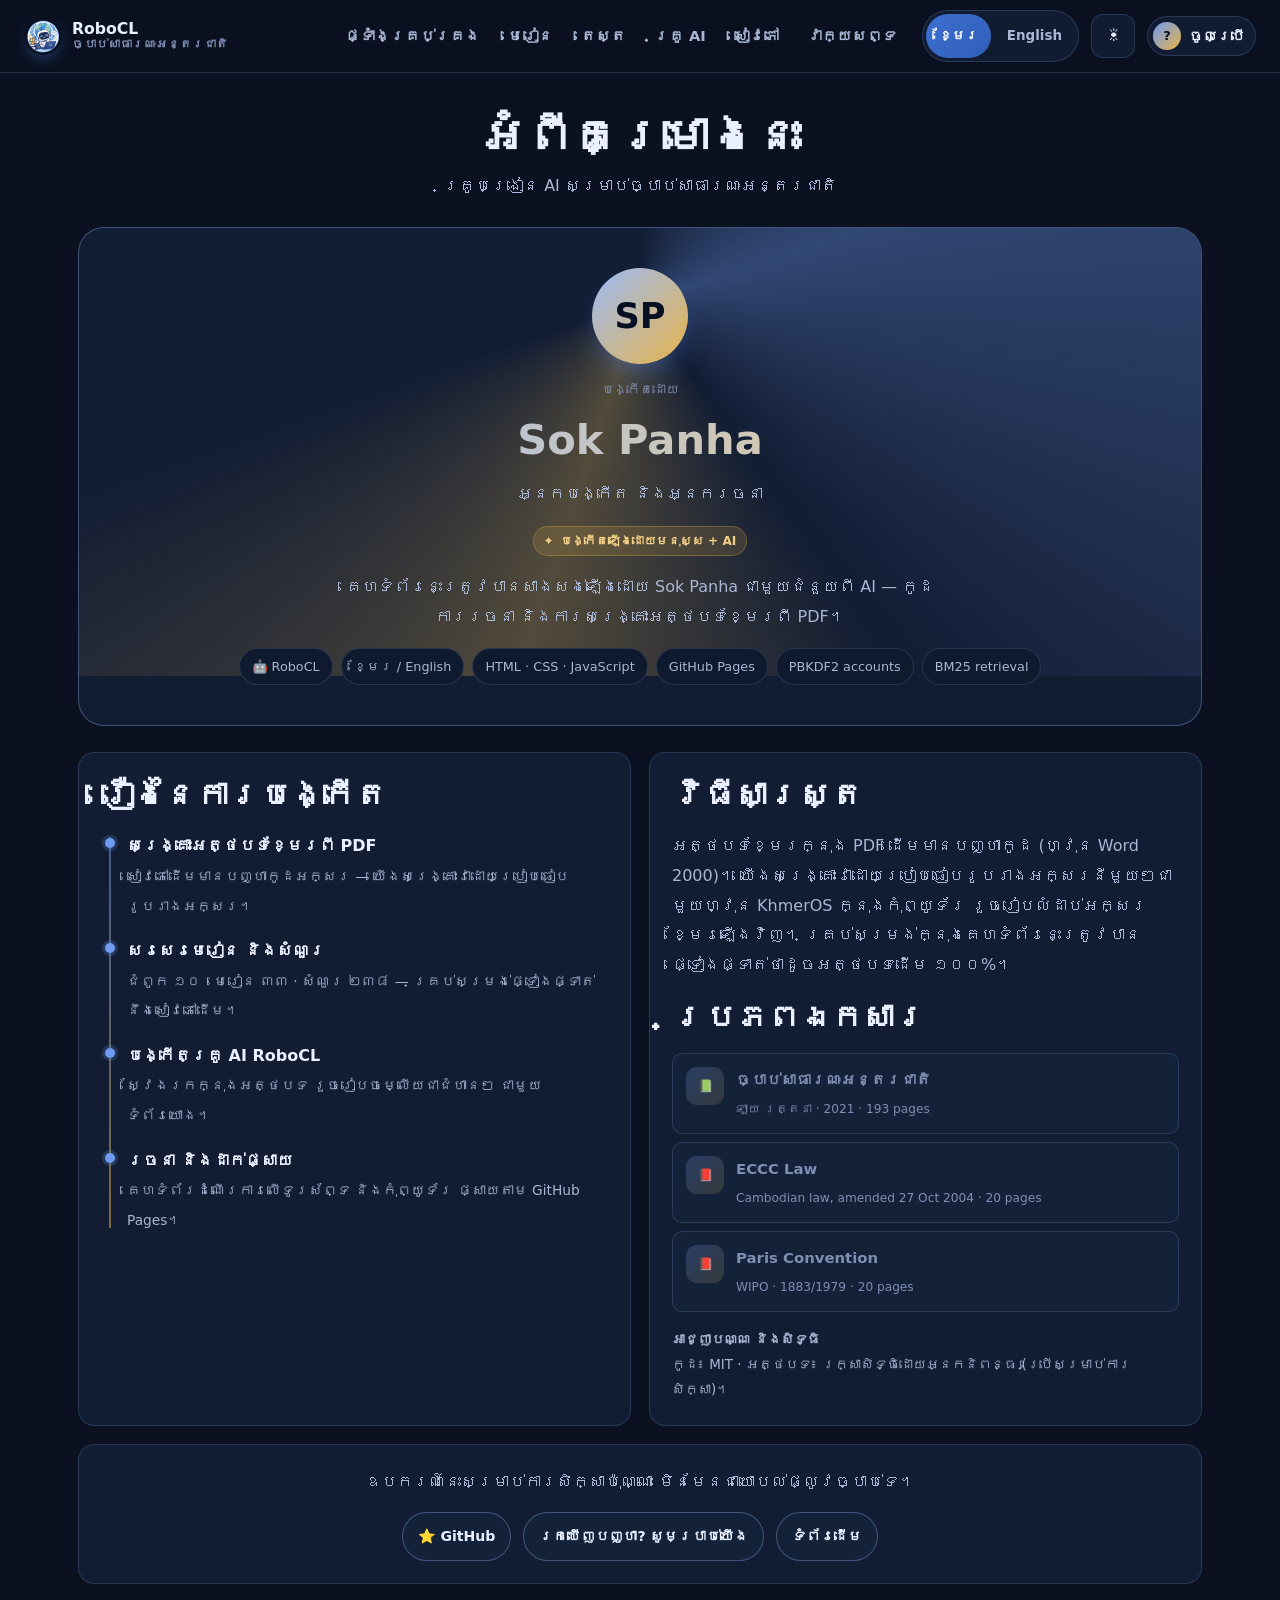
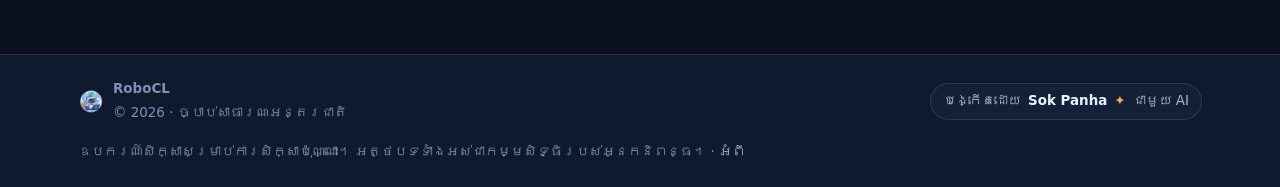
==== docs/about.html @ a96f1c98 "Dashboard: make the empty quiz-average stat look deliberate With no quizzes taken the key stat rende" ====
<!DOCTYPE html>
<html lang="km" data-theme="dark">
<head>
<meta charset="utf-8">
<meta name="viewport" content="width=device-width, initial-scale=1, viewport-fit=cover">
<meta http-equiv="Content-Security-Policy" content="default-src 'self'; script-src 'self'; style-src 'self' 'unsafe-inline' https://fonts.googleapis.com; font-src 'self' https://fonts.gstatic.com data:; img-src 'self' data:; connect-src 'self' https://script.google.com https://script.googleusercontent.com https://*.supabase.co; frame-src 'self'; object-src 'none'; base-uri 'none'; form-action 'self'">
<meta name="referrer" content="strict-origin-when-cross-origin">
<title>About · RoboCL</title>
<link rel="icon" href="assets/img/favicon.png?v=20260912b">
<link rel="apple-touch-icon" href="assets/img/apple-touch-icon.png?v=20260912b">
<link rel="preconnect" href="https://fonts.googleapis.com">
<link rel="preconnect" href="https://fonts.gstatic.com" crossorigin>
<link href="https://fonts.googleapis.com/css2?family=Inter:wght@400;600;700;800&family=Noto+Sans+Khmer:wght@400;600;700&display=swap" rel="stylesheet">
<link rel="stylesheet" href="assets/css/style.css?v=20260912g">
<script src="assets/js/boot.js?v=20260912g"></script>
</head>
<body data-lang="km">
<div id="splash"><div class="slogo"><img src="assets/img/logo.png?v=20260912b" alt="RoboCL"><span class="ring"></span></div><div class="lbl">RoboCL</div></div>
<header class="topbar" id="topbar"></header>

<main>
  <div class="wrap">
    <div class="page-head center">
      <h1 data-t="about.title"></h1>
      <p class="sub" style="margin:0 auto" data-t="app.tag"></p>
    </div>

    <!-- the credit -->
    <div class="credit-card" style="margin-bottom:26px">
      <div class="credit-avatar">SP</div>
      <div class="small faint" data-t="about.made.by"></div>
      <div class="credit-name">Sok Panha</div>
      <div class="credit-role" data-t="about.role"></div>
      <span class="pill gold">✦ <span data-t="about.withai"></span></span>
      <p class="muted" style="max-width:60ch;margin:16px auto 0" data-t="about.ai.text"></p>
      <div class="tech-badges">
        <span class="tech-badge">🤖 RoboCL</span>
        <span class="tech-badge">ខ្មែរ / English</span>
        <span class="tech-badge">HTML · CSS · JavaScript</span>
        <span class="tech-badge">GitHub Pages</span>
        <span class="tech-badge">PBKDF2 accounts</span>
        <span class="tech-badge">BM25 retrieval</span>
      </div>
    </div>

    <div class="grid g2">
      <div class="card reveal">
        <h2 data-t="about.story.title"></h2>
        <div class="timeline">
          <div class="item"><b class="km-only">សង្គ្រោះអត្ថបទខ្មែរពី PDF</b><b class="en-only">Recovering the Khmer text</b>
            <span class="km-only">សៀវភៅដើមមានបញ្ហាកូដអក្សរ — យើងសង្គ្រោះវាដោយប្រៀបធៀបរូបរាងអក្សរ។</span>
            <span class="en-only">The source PDF had a broken font encoding — recovered by matching glyph outlines.</span></div>
          <div class="item"><b class="km-only">សរសេរមេរៀន និងសំណួរ</b><b class="en-only">Authoring lessons &amp; quizzes</b>
            <span class="km-only">ជំពូក ១០ · មេរៀន ៣៣ · សំណួរ ២៣៨ — គ្រប់សម្រង់ផ្ទៀងផ្ទាត់នឹងសៀវភៅដើម។</span>
            <span class="en-only">10 chapters · 33 lessons · 238 questions, every quote checked against the book.</span></div>
          <div class="item"><b class="km-only">បង្កើតគ្រូ AI RoboCL</b><b class="en-only">Building RoboCL, the AI teacher</b>
            <span class="km-only">ស្វែងរកក្នុងអត្ថបទ រួចរៀបចម្លើយជាជំហានៗ ជាមួយទំព័រយោង។</span>
            <span class="en-only">Retrieval over the sources, answers composed step by step with page citations.</span></div>
          <div class="item"><b class="km-only">រចនា និងដាក់ផ្សាយ</b><b class="en-only">Design &amp; publish</b>
            <span class="km-only">គេហទំព័រដំណើរការលើទូរស័ព្ទ និងកុំព្យូទ័រ ផ្សាយតាម GitHub Pages។</span>
            <span class="en-only">Mobile-first interface, published on GitHub Pages.</span></div>
        </div>
      </div>

      <div class="card reveal">
        <h2 data-t="about.method.title"></h2>
        <p class="muted" data-t="about.method.text"></p>
        <h2 style="margin-top:18px" data-t="about.sources.title"></h2>
        <div class="lib-src" style="cursor:default"><span class="ico">📗</span><span><b>ច្បាប់សាធារណៈអន្តរជាតិ</b><span>ឡាយ រត្តនា · 2021 · 193 pages</span></span></div>
        <div class="lib-src" style="cursor:default;margin-top:8px"><span class="ico">📕</span><span><b>ECCC Law</b><span>Cambodian law, amended 27 Oct 2004 · 20 pages</span></span></div>
        <div class="lib-src" style="cursor:default;margin-top:8px"><span class="ico">📕</span><span><b>Paris Convention</b><span>WIPO · 1883/1979 · 20 pages</span></span></div>
        <div class="citation small muted" style="margin-top:16px">
          <b data-t="about.license"></b><br>
          <span class="km-only">កូដ៖ MIT · អត្ថបទ៖ រក្សាសិទ្ធិដោយអ្នកនិពន្ធ (ប្រើសម្រាប់ការសិក្សា)។</span>
          <span class="en-only">Code: MIT · Texts: © their authors, used for study.</span>
        </div>
      </div>
    </div>

    <div class="card reveal" style="margin-top:18px;text-align:center">
      <p class="muted" data-t="about.disclaimer"></p>
      <div class="row" style="justify-content:center">
        <a class="btn sm" href="https://github.com/Wenxin677/international-public-law-study-hub" target="_blank" rel="noopener noreferrer">⭐ GitHub</a>
        <a class="btn sm" href="https://github.com/Wenxin677/international-public-law-study-hub/issues" target="_blank" rel="noopener noreferrer" data-t="about.report"></a>
        <a class="btn sm" href="index.html" data-t="nav.home"></a>
      </div>
    </div>
  </div>
</main>

<footer class="site" id="footer"></footer>

<script src="data/config.js?v=20260912g" defer></script>
<script src="assets/js/core.js?v=20260912g" defer></script>
<script src="assets/js/progress.js?v=20260912g" defer></script>
<script src="assets/js/auth.js?v=20260912g" defer></script>
<script src="assets/js/about.js?v=20260912g" defer></script>
</body>
</html>
---- docs/assets/css/style.css ----
/* ==========================================================================
   RoboCL — Public International Law Study Hub
   Design system + components.  Dark first, light supported, mobile first.
   Palette follows the logo: deep navy, sky blue, gold.
   ========================================================================== */

/* ---------------------------------------------------------------- tokens */
:root {
  --navy-900: #0b1120;
  --navy-800: #101a2e;
  --navy-700: #16233c;
  --navy-600: #1d2d4b;
  --navy-500: #27395c;
  --sky-400: #6f9bf0;
  --sky-500: #4a7ddb;
  --sky-300: #9dbbf7;
  --gold: #e8b44a;
  --gold-soft: #f2d089;
  --ink: #eaf0ff;
  --ink-dim: #a9b7d4;
  --ink-faint: #7f8fb3;

  --bg: var(--navy-900);
  --bg-soft: var(--navy-800);
  --panel: rgba(22, 35, 60, .72);
  --panel-solid: var(--navy-700);
  --border: rgba(122, 152, 210, .22);
  --border-strong: rgba(140, 170, 225, .38);
  --fg: var(--ink);
  --muted: var(--ink-dim);
  --faint: var(--ink-faint);
  --accent: var(--sky-400);
  --accent-ink: #071022;
  /* CTA fill — both ends keep white label text at >= 4.5:1 */
  --grad: linear-gradient(135deg, #3d6fd1, #2f5fb8);
  --ok: #4ec9a0;
  --bad: #ef6a7b;
  --warn: var(--gold);
  --radius: 16px;
  --radius-sm: 10px;
  --radius-lg: 26px;
  --shadow: 0 18px 50px -22px rgba(4, 10, 24, .85);
  --shadow-sm: 0 8px 22px -14px rgba(4, 10, 24, .8);
  --font: "Inter", -apple-system, BlinkMacSystemFont, "Segoe UI", system-ui, sans-serif;
  --font-km: "Noto Sans Khmer", "Khmer OS Siemreap", "Khmer OS", "Leelawadee UI", "Nirmala UI", var(--font);
  --font-mono: ui-monospace, "SF Mono", "Cascadia Mono", Menlo, monospace;
  --speed: .22s;
  --ease: cubic-bezier(.22, .68, .28, 1);
  --maxw: 1180px;
}

[data-theme="light"] {
  --bg: #f6f8fd;
  --bg-soft: #eef3fc;
  --panel: rgba(255, 255, 255, .86);
  --panel-solid: #ffffff;
  --border: rgba(28, 54, 104, .14);
  --border-strong: rgba(28, 54, 104, .26);
  --fg: #0e1729;
  --muted: #4a5a79;
  /* AA-checked against --bg #f6f8fd: faint 5.33, link 5.73, ok 5.00, bad 5.50 */
  --faint: #5a6784;
  --accent: #2f5fb8;
  --accent-ink: #ffffff;
  --ok: #137a59;
  --bad: #b8324a;
  --grad: linear-gradient(135deg, #3d6fd1, #2f5fb8);
  --shadow: 0 18px 44px -24px rgba(20, 40, 90, .38);
  --shadow-sm: 0 8px 20px -14px rgba(20, 40, 90, .32);
}

* { box-sizing: border-box; }
html { -webkit-text-size-adjust: 100%; }
body {
  margin: 0; background: var(--bg); color: var(--fg);
  font: 16px/1.62 var(--font);
  min-height: 100vh; min-height: 100dvh;
  overflow-x: hidden;
  -webkit-font-smoothing: antialiased;
}
body[data-lang="km"] { font-family: var(--font-km); line-height: 1.85; }
/* language visibility — works before core.js runs (html[data-bootlang]) and after (body[data-lang]) */
html[data-bootlang="km"] .en-only, body[data-lang="km"] .en-only { display: none !important; }
html[data-bootlang="en"] .km-only, body[data-lang="en"] .km-only { display: none !important; }
img { max-width: 100%; height: auto; display: block; }
a { color: var(--accent); text-decoration: none; }
a:hover { text-decoration: underline; }
/* one obvious focus ring for every interactive control — keyboard users must
   always be able to see where they are */
:focus-visible { outline: 2px solid var(--accent); outline-offset: 2px; }
.flip:focus-visible, .gloss-row:focus-visible { outline: 2px solid var(--accent); outline-offset: -2px; }
h1, h2, h3, h4 { line-height: 1.25; margin: 0 0 .5em; font-weight: 700; letter-spacing: -.01em; }
h1 { font-size: clamp(1.7rem, 4.2vw, 2.9rem); }
h2 { font-size: clamp(1.35rem, 3vw, 2rem); }
h3 { font-size: clamp(1.1rem, 2.2vw, 1.35rem); }
p { margin: 0 0 1em; }
small, .small { font-size: .84rem; }
.muted { color: var(--muted); }
.faint { color: var(--faint); }
.center { text-align: center; }
.nowrap { white-space: nowrap; }
.wrap { width: 100%; max-width: var(--maxw); margin: 0 auto; padding: 0 clamp(14px, 3vw, 28px); }
.row { display: flex; gap: 12px; align-items: center; flex-wrap: wrap; }
.spacer { flex: 1; }
hr { border: 0; border-top: 1px solid var(--border); margin: 22px 0; }

/* ---------------------------------------------------------------- motion */
@keyframes fadeUp { from { opacity: 0; transform: translateY(14px); } to { opacity: 1; transform: none; } }
@keyframes fadeIn { from { opacity: 0; } to { opacity: 1; } }
@keyframes popIn { 0% { opacity: 0; transform: scale(.94); } 100% { opacity: 1; transform: scale(1); } }
@keyframes float { 0%, 100% { transform: translateY(0); } 50% { transform: translateY(-9px); } }
@keyframes pulse { 0%, 100% { opacity: 1; transform: scale(1); } 50% { opacity: .55; transform: scale(1.06); } }
@keyframes shimmer { 0% { background-position: -220% 0; } 100% { background-position: 220% 0; } }
@keyframes aurora { 0%, 100% { transform: translate3d(-4%, -2%, 0) scale(1.05); } 50% { transform: translate3d(4%, 3%, 0) scale(1.14); } }
@keyframes spin { to { transform: rotate(360deg); } }
@keyframes blink { 0%, 100% { opacity: 1; } 50% { opacity: .15; } }
@keyframes barGrow { from { transform: scaleX(0); } to { transform: scaleX(1); } }
@keyframes dotWave { 0%, 60%, 100% { transform: translateY(0); opacity: .45; } 30% { transform: translateY(-4px); opacity: 1; } }
@keyframes ringPulse { 0% { box-shadow: 0 0 0 0 rgba(111, 155, 240, .45); } 100% { box-shadow: 0 0 0 16px rgba(111, 155, 240, 0); } }

.anim-in { animation: fadeUp .46s var(--ease) both; }
.anim-pop { animation: popIn .3s var(--ease) both; }
.reveal { opacity: 0; transform: translateY(18px); transition: opacity .5s var(--ease), transform .5s var(--ease); }
.reveal.shown { opacity: 1; transform: none; }
.stagger > * { animation: fadeUp .5s var(--ease) both; animation-delay: calc(var(--i, 0) * 55ms); }

@media (prefers-reduced-motion: reduce) {
  *, *::before, *::after { animation-duration: .001ms !important; animation-iteration-count: 1 !important; transition-duration: .001ms !important; }
  .reveal { opacity: 1; transform: none; }
}
/* no JavaScript: never leave the visitor staring at a spinner over empty space */
html:not([data-js]) #splash { display: none; }
html:not([data-js]) .reveal { opacity: 1; transform: none; }

/* ---------------------------------------------------------------- splash */
#splash {
  position: fixed; inset: 0; z-index: 400; display: grid; place-items: center;
  background: radial-gradient(120% 120% at 50% 0%, var(--navy-700), var(--navy-900) 70%);
  transition: opacity .28s ease, visibility .28s;
}
#splash.hide { opacity: 0; visibility: hidden; }
#splash .slogo { position: relative; display: grid; place-items: center; }
#splash img { width: 84px; height: 84px; animation: float 2.1s ease-in-out infinite; position: relative; z-index: 1; }
#splash .ring { position: absolute; width: 140px; height: 140px; border-radius: 50%; border: 2px solid rgba(111,155,240,.26); border-top-color: var(--accent); animation: spin .75s linear infinite; }
#splash .lbl { margin-top: 16px; color: var(--ink-dim); font-size: .9rem; letter-spacing: .04em; }

/* ---------------------------------------------------------------- buttons */
.btn, button.btn {
  display: inline-flex; align-items: center; justify-content: center; gap: 8px;
  padding: 11px 18px; min-height: 44px;
  border-radius: 999px; border: 1px solid var(--border-strong);
  background: var(--panel); color: var(--fg);
  font: inherit; font-weight: 600; cursor: pointer; text-decoration: none;
  transition: transform var(--speed) var(--ease), box-shadow var(--speed) var(--ease), background var(--speed), border-color var(--speed);
}
.btn:hover { transform: translateY(-2px); box-shadow: var(--shadow-sm); text-decoration: none; }
.btn:active { transform: translateY(0) scale(.985); }
.btn.primary {
  background: var(--grad);
  color: #fff; border-color: transparent; box-shadow: 0 12px 30px -14px rgba(74, 125, 219, .9);
}
.btn.gold { background: linear-gradient(135deg, var(--gold-soft), var(--gold)); color: #241a04; border-color: transparent; }
.btn.ghost { background: transparent; }
.btn.sm { padding: 10px 15px; min-height: 44px; font-size: .88rem; }
.btn.block { width: 100%; }
.btn[disabled] { opacity: .5; pointer-events: none; }
.icon-btn {
  display: inline-grid; place-items: center; width: 44px; height: 44px; padding: 0;
  border-radius: 12px; border: 1px solid var(--border); background: var(--panel); color: var(--fg);
  cursor: pointer; font-size: 1.05rem; transition: background var(--speed), transform var(--speed) var(--ease);
}
.icon-btn:hover { background: var(--panel-solid); transform: translateY(-1px); }

/* ---------------------------------------------------------------- forms */
input, textarea, select, .input {
  width: 100%; padding: 12px 14px; color: var(--fg);
  background: var(--panel-solid); border: 1px solid var(--border); border-radius: var(--radius-sm);
  font: inherit; transition: border-color var(--speed), box-shadow var(--speed);
}
input:focus, textarea:focus, select:focus { outline: 0; border-color: var(--accent); box-shadow: 0 0 0 3px rgba(111,155,240,.18); }
label { display: block; font-size: .86rem; color: var(--muted); margin: 0 0 6px; font-weight: 600; }
.field { margin-bottom: 14px; }
.field .hint { font-size: .78rem; color: var(--faint); margin-top: 5px; }
.field .err { font-size: .8rem; color: var(--bad); margin-top: 5px; min-height: 0; }
.check { display: flex; gap: 9px; align-items: center; font-size: .88rem; color: var(--muted); }
.check input { width: 18px; height: 18px; }

/* ---------------------------------------------------------------- surfaces */
.card {
  background: var(--panel); border: 1px solid var(--border); border-radius: var(--radius);
  padding: clamp(15px, 2.4vw, 22px); backdrop-filter: blur(9px);
  transition: transform var(--speed) var(--ease), border-color var(--speed), box-shadow var(--speed);
}
.card.hoverable:hover { transform: translateY(-3px); border-color: var(--border-strong); box-shadow: var(--shadow); }
.grid { display: grid; gap: clamp(12px, 2vw, 18px); }
.g2 { grid-template-columns: repeat(auto-fit, minmax(260px, 1fr)); }
.g3 { grid-template-columns: repeat(auto-fit, minmax(224px, 1fr)); }
.g4 { grid-template-columns: repeat(auto-fit, minmax(168px, 1fr)); }
.pill {
  display: inline-flex; align-items: center; gap: 6px; padding: 3px 10px; border-radius: 999px;
  background: rgba(111,155,240,.14); color: var(--sky-300); border: 1px solid rgba(111,155,240,.24);
  font-size: .76rem; font-weight: 600; white-space: nowrap;
}
[data-theme="light"] .pill { color: var(--sky-500); }
.pill.gold { background: rgba(232,180,74,.15); color: var(--gold-soft); border-color: rgba(232,180,74,.3); }
[data-theme="light"] .pill.gold { color: #8a6410; }
.pill.ok { background: rgba(78,201,160,.15); color: var(--ok); border-color: rgba(78,201,160,.3); }
.badge-num {
  display: inline-grid; place-items: center; min-width: 26px; height: 26px; padding: 0 7px;
  border-radius: 8px; background: rgba(111,155,240,.16); color: var(--sky-300); font-size: .78rem; font-weight: 700;
}
[data-theme="light"] .badge-num { color: var(--sky-500); }
.quote {
  border-left: 3px solid var(--accent); background: rgba(111,155,240,.07);
  padding: 12px 15px; border-radius: 0 var(--radius-sm) var(--radius-sm) 0; margin: 0 0 10px;
  font-size: .95rem;
}
.quote .src { display: block; margin-top: 8px; font-size: .78rem; color: var(--faint); }
.cite {
  display: inline-flex; align-items: center; gap: 6px; padding: 8px 12px; margin: 3px 5px 3px 0; min-height: 36px;
  border-radius: 999px; border: 1px solid var(--border-strong); background: var(--panel-solid);
  color: var(--fg); font-size: .78rem; font-weight: 600; cursor: pointer;
  transition: transform var(--speed) var(--ease), background var(--speed);
}
.cite:hover { transform: translateY(-1px); background: rgba(111,155,240,.14); text-decoration: none; }
.cite-list { display: flex; flex-wrap: wrap; margin: 8px 0 4px; }
table.tbl { width: 100%; border-collapse: collapse; font-size: .92rem; }
table.tbl th, table.tbl td { text-align: left; padding: 10px 12px; border-bottom: 1px solid var(--border); vertical-align: top; }
table.tbl th { color: var(--muted); font-size: .8rem; text-transform: uppercase; letter-spacing: .05em; }
table.tbl tr:hover td { background: rgba(111,155,240,.06); }
.scroll-x { overflow-x: auto; -webkit-overflow-scrolling: touch; }
.skel { background: linear-gradient(90deg, rgba(140,170,225,.08) 25%, rgba(140,170,225,.2) 37%, rgba(140,170,225,.08) 63%); background-size: 220% 100%; animation: shimmer 1.1s linear infinite; border-radius: 8px; color: transparent; }

/* ---------------------------------------------------------------- shell */
#splash + .shell, .shell { display: flex; flex-direction: column; min-height: 100dvh; }
.topbar {
  position: sticky; top: 0; z-index: 60;
  display: flex; align-items: center; gap: 12px;
  padding: 10px clamp(12px, 2.5vw, 24px);
  background: color-mix(in srgb, var(--bg) 84%, transparent);
  backdrop-filter: blur(14px) saturate(140%);
  border-bottom: 1px solid var(--border);
}
.brand { display: flex; align-items: center; gap: 10px; color: var(--fg); font-weight: 700; text-decoration: none; min-width: 0; }
.brand:hover { text-decoration: none; }
.brand img { width: 38px; height: 38px; border-radius: 50%; box-shadow: 0 6px 18px -8px rgba(74,125,219,.9); flex: none; }
.brand .txt { display: flex; flex-direction: column; line-height: 1.15; min-width: 0; }
.brand .txt b { font-size: .98rem; white-space: nowrap; overflow: hidden; text-overflow: ellipsis; }
.brand .txt small { color: var(--faint); font-size: .72rem; }
.topnav { display: flex; gap: 2px; align-items: center; }
.topnav a {
  padding: 9px 13px; border-radius: 10px; color: var(--muted); font-size: .92rem; font-weight: 600;
  text-decoration: none; transition: color var(--speed), background var(--speed);
}
.topnav a:hover { color: var(--fg); background: rgba(111,155,240,.1); text-decoration: none; }
.topnav a.active { color: var(--fg); background: rgba(111,155,240,.16); box-shadow: inset 0 -2px 0 var(--accent); }
.lang-toggle { display: flex; padding: 3px; gap: 3px; border-radius: 999px; background: var(--panel); border: 1px solid var(--border); }
.lang-toggle button {
  border: 0; background: transparent; color: var(--muted); font: inherit; font-weight: 700; font-size: .84rem;
  padding: 7px 13px; min-height: 44px; border-radius: 999px; cursor: pointer; transition: background var(--speed), color var(--speed);
}
.lang-toggle button[aria-pressed="true"] { background: var(--grad); color: #fff; }
.acct { position: relative; }
.acct-btn { display: flex; align-items: center; gap: 8px; padding: 5px 10px 5px 5px; border-radius: 999px; border: 1px solid var(--border); background: var(--panel); cursor: pointer; color: var(--fg); font: inherit; font-weight: 600; font-size: .88rem; }
.acct-btn .av { width: 28px; height: 28px; border-radius: 50%; background: linear-gradient(135deg, var(--sky-400), var(--gold)); display: grid; place-items: center; color: #071022; font-weight: 800; font-size: .82rem; }
.menu {
  position: absolute; right: 0; top: calc(100% + 8px); min-width: 210px; z-index: 70;
  background: var(--panel-solid); border: 1px solid var(--border-strong); border-radius: 14px;
  box-shadow: var(--shadow); padding: 7px; display: none;
}
.menu.open { display: block; animation: popIn .18s var(--ease) both; }
.menu a, .menu button {
  display: flex; align-items: center; gap: 9px; width: 100%; padding: 10px 12px; border: 0; background: transparent;
  color: var(--fg); font: inherit; font-size: .9rem; text-align: left; border-radius: 9px; cursor: pointer; text-decoration: none;
}
.menu a:hover, .menu button:hover { background: rgba(111,155,240,.14); text-decoration: none; }
.menu hr { margin: 6px 4px; }
#nav-burger { display: none; }
#rail-toggle { display: none; }   /* desktop: the lesson rail is always in view */
.drawer-backdrop { position: fixed; inset: 0; background: rgba(4, 10, 24, .6); backdrop-filter: blur(3px); z-index: 90; opacity: 0; visibility: hidden; transition: opacity var(--speed), visibility var(--speed); }
.drawer-backdrop.open { opacity: 1; visibility: visible; }
.drawer {
  position: fixed; inset: 0 auto 0 0; width: min(84vw, 320px); z-index: 91; padding: 18px;
  background: var(--panel-solid); border-right: 1px solid var(--border-strong);
  transform: translateX(-102%); transition: transform .28s var(--ease), visibility .28s; overflow-y: auto;
  visibility: hidden;                     /* closed drawer must not be reachable by Tab */
}
.drawer.open { transform: none; visibility: visible; }
.drawer a { display: block; padding: 13px 14px; border-radius: 12px; color: var(--fg); font-weight: 600; text-decoration: none; }
.drawer a.active, .drawer a:hover { background: rgba(111,155,240,.14); text-decoration: none; }
main { flex: 1; padding: clamp(18px, 3vw, 34px) 0 clamp(40px, 6vw, 70px); }
footer.site {
  border-top: 1px solid var(--border); padding: 22px 0; color: var(--faint); font-size: .84rem;
  background: var(--bg-soft);
}
footer.site .wrap { display: flex; gap: 14px; flex-wrap: wrap; align-items: center; }
footer.site a { color: var(--muted); }
.footbrand { display: flex; align-items: center; gap: 9px; }
.footbrand img { width: 26px; height: 26px; border-radius: 50%; }
.made-by { display: inline-flex; align-items: center; gap: 7px; padding: 5px 12px; border-radius: 999px; border: 1px solid var(--border); background: var(--panel); color: var(--muted); }
.made-by b { color: var(--fg); }
.made-by .spark { color: var(--gold); animation: pulse 2.4s ease-in-out infinite; }

.page-head { margin-bottom: clamp(16px, 2.6vw, 26px); }
.page-head h1 { margin-bottom: 6px; }
.page-head .sub { color: var(--muted); max-width: 62ch; }
.crumb { display: flex; align-items: center; gap: 8px; color: var(--faint); font-size: .82rem; margin-bottom: 9px; }

/* ---------------------------------------------------------------- landing */
.hero { position: relative; overflow: hidden; padding: clamp(28px, 6vw, 74px) 0 clamp(24px, 5vw, 54px); }
.hero::before, .hero::after {
  content: ""; position: absolute; border-radius: 50%; filter: blur(70px); z-index: 0; pointer-events: none;
}
.hero::before { width: 48vw; height: 48vw; max-width: 620px; max-height: 620px; background: rgba(74,125,219,.34); top: -18%; left: -10%; animation: aurora 17s ease-in-out infinite; }
.hero::after { width: 42vw; height: 42vw; max-width: 560px; max-height: 560px; background: rgba(232,180,74,.2); bottom: -24%; right: -8%; animation: aurora 21s ease-in-out infinite reverse; }
.hero .wrap { position: relative; z-index: 1; }
.hero-grid { display: grid; grid-template-columns: 1.15fr .85fr; gap: clamp(18px, 4vw, 46px); align-items: center; }
.hero-logo { position: relative; display: grid; place-items: center; }
.hero-logo img { width: min(74%, 320px); animation: float 5.5s ease-in-out infinite; filter: drop-shadow(0 22px 40px rgba(8, 18, 40, .55)); }
.hero-logo::after { content: ""; position: absolute; inset: 6% 12%; border-radius: 50%; animation: ringPulse 2.6s ease-out infinite; z-index: -1; }

/* hero product preview — shows a first-time visitor what the app actually does */
.hero-demo { position: relative; display: grid; place-items: center; min-height: 300px; }
.demo-card {
  position: relative; z-index: 1; width: min(100%, 420px); padding: 16px 18px;
  border-radius: var(--radius-lg); border: 1px solid var(--border-strong);
  background: var(--panel-solid); box-shadow: var(--shadow);
}
.demo-top { display: flex; align-items: center; gap: 9px; padding-bottom: 10px; border-bottom: 1px solid var(--border); }
.demo-top img { width: 28px; height: 28px; border-radius: 50%; }
.demo-live { width: 9px; height: 9px; border-radius: 50%; background: var(--ok); animation: livePulse 2.2s ease-out infinite; }
@keyframes livePulse { 0% { box-shadow: 0 0 0 0 rgba(78, 201, 160, .55); } 100% { box-shadow: 0 0 0 12px rgba(78, 201, 160, 0); } }
.demo-q { display: flex; gap: 9px; align-items: flex-start; margin: 14px 0 10px; font-weight: 600; }
.demo-q .qmark { display: grid; place-items: center; width: 22px; height: 22px; border-radius: 50%; background: var(--grad); color: #fff; font-size: .74rem; flex: none; }
.demo-think { display: flex; align-items: center; gap: 8px; margin-bottom: 10px; }
.demo-spin { width: 12px; height: 12px; border-radius: 50%; border: 2px solid var(--border-strong); border-top-color: var(--accent); animation: spin .8s linear infinite; }
.demo-a { min-height: 66px; line-height: 1.72; font-size: .95rem; }
.demo-caret { display: inline-block; width: 2px; height: 1em; background: var(--accent); vertical-align: text-bottom; margin-left: 2px; animation: blink 1s step-end infinite; }
.demo-cite { margin-top: 10px; color: var(--muted); font-size: .84rem; opacity: 0; transform: translateY(6px); transition: opacity .35s var(--ease), transform .35s var(--ease); }
.demo-cite.show { opacity: 1; transform: none; }
.demo-logo {
  position: absolute; right: -4%; bottom: -6%; width: min(42%, 190px); z-index: 0;
  animation: float 6s ease-in-out infinite; pointer-events: none;
  filter: drop-shadow(0 18px 30px rgba(8, 18, 40, .5));
}

/* quick-start cards: the first three things a new user should try */
.quick-card { position: relative; display: block; text-decoration: none; }
.quick-card:hover { transform: translateY(-3px); text-decoration: none; }
.quick-card .qn { position: absolute; top: 10px; right: 14px; font-size: 1.6rem; font-weight: 800; color: var(--border-strong); }
.quick-card .ico { font-size: 1.55rem; margin-bottom: 6px; }
.quick-card h3 { margin: 0 0 6px; }
.quick-card p { color: var(--muted); font-size: .92rem; margin: 0 0 10px; }
.quick-card .qgo { display: inline-flex; align-items: center; gap: 6px; font-weight: 700; color: var(--accent); transition: gap var(--speed) var(--ease); }
.quick-card:hover .qgo { gap: 11px; }
.hero h1 { margin-bottom: 12px; }
.hero h1 .grad { background: linear-gradient(100deg, var(--sky-300), var(--gold-soft) 70%); -webkit-background-clip: text; background-clip: text; color: transparent; }
.hero .lede { font-size: clamp(1rem, 1.6vw, 1.14rem); color: var(--muted); max-width: 54ch; }
.hero-cta { display: flex; gap: 12px; flex-wrap: wrap; margin-top: 20px; }
.hero-note { margin-top: 13px; font-size: .84rem; color: var(--faint); }
.stat-row { display: grid; grid-template-columns: repeat(auto-fit, minmax(104px, 1fr)); gap: 12px; margin-top: clamp(22px, 4vw, 38px); }
.stat-tile { text-align: center; padding: 14px 8px; border-radius: var(--radius); border: 1px solid var(--border); background: var(--panel); }
.stat-tile b { display: block; font-size: clamp(1.4rem, 3.4vw, 2rem); color: var(--fg); font-variant-numeric: tabular-nums; }
.stat-tile span { font-size: .78rem; color: var(--faint); }
.sec { padding: clamp(26px, 5vw, 58px) 0; }
.sec-head { max-width: 64ch; margin-bottom: clamp(16px, 3vw, 28px); }
.sec-head .eyebrow { display: inline-flex; align-items: center; gap: 7px; font-size: .78rem; font-weight: 700; letter-spacing: .1em; text-transform: uppercase; color: var(--accent); margin-bottom: 9px; }
.feature { position: relative; overflow: hidden; }
.feature .ico {
  width: 46px; height: 46px; border-radius: 14px; display: grid; place-items: center; font-size: 1.3rem; margin-bottom: 12px;
  background: linear-gradient(135deg, rgba(111,155,240,.24), rgba(232,180,74,.16)); border: 1px solid var(--border);
}
.feature h3 { margin-bottom: 6px; }
.feature p { color: var(--muted); font-size: .93rem; margin: 0; }
.steps { counter-reset: step; display: grid; gap: 14px; }
.step { display: flex; gap: 14px; align-items: flex-start; }
.step .n {
  counter-increment: step; flex: none; width: 38px; height: 38px; border-radius: 50%;
  display: grid; place-items: center; font-weight: 800; color: var(--accent-ink);
  background: linear-gradient(135deg, var(--sky-300), var(--sky-500)); font-size: .95rem;
}
.step .n::before { content: counter(step); }
.step h4 { margin: 6px 0 3px; }
.step p { margin: 0; color: var(--muted); font-size: .93rem; }
.marquee { overflow: hidden; mask-image: linear-gradient(90deg, transparent, #000 7%, #000 93%, transparent); padding: 14px 0; border-top: 1px solid var(--border); border-bottom: 1px solid var(--border); }
.marquee-track { display: flex; gap: 26px; width: max-content; animation: slide 34s linear infinite; }
.marquee .chip { white-space: nowrap; color: var(--muted); font-size: .88rem; display: flex; gap: 8px; align-items: center; }
@keyframes slide { to { transform: translateX(-50%); } }
.cta-band {
  border-radius: var(--radius-lg); padding: clamp(24px, 4vw, 46px); text-align: center;
  background: linear-gradient(135deg, rgba(74,125,219,.24), rgba(232,180,74,.16));
  border: 1px solid var(--border-strong); position: relative; overflow: hidden;
}
.cta-band h2 { margin-bottom: 8px; }
.cta-band .row { justify-content: center; margin-top: 18px; }
.faq details { border: 1px solid var(--border); border-radius: var(--radius-sm); padding: 12px 15px; margin-bottom: 10px; background: var(--panel); }
.faq summary { cursor: pointer; font-weight: 600; }
.faq details[open] summary { color: var(--accent); }
.faq p { margin: 9px 0 0; color: var(--muted); font-size: .93rem; }

/* ---------------------------------------------------------------- auth */
.auth-wrap { display: grid; grid-template-columns: 1.05fr .95fr; gap: clamp(20px, 4vw, 54px); align-items: center; min-height: calc(100dvh - 220px); }
.auth-side { text-align: center; }
.auth-side img { width: min(58%, 250px); margin: 0 auto 18px; animation: float 6s ease-in-out infinite; }
.auth-side ul { list-style: none; padding: 0; margin: 18px 0 0; text-align: left; display: grid; gap: 10px; }
.auth-side li { display: flex; gap: 10px; align-items: flex-start; color: var(--muted); font-size: .93rem; }
.auth-side li .tick { color: var(--ok); flex: none; font-weight: 800; }
.auth-card { max-width: 460px; width: 100%; margin: 0 auto; }
.tabs { display: flex; gap: 4px; padding: 4px; border-radius: 999px; background: var(--bg-soft); border: 1px solid var(--border); margin-bottom: 20px; }
.tabs button {
  flex: 1; padding: 10px; min-height: 42px; border: 0; border-radius: 999px; background: transparent;
  color: var(--muted); font: inherit; font-weight: 700; cursor: pointer; transition: background var(--speed), color var(--speed);
}
.tabs button[aria-selected="true"] { background: var(--grad); color: #fff; }
.pw-wrap { position: relative; }
.pw-wrap .eye { position: absolute; right: 8px; top: 50%; transform: translateY(-50%); }
.strength { height: 5px; border-radius: 999px; background: var(--border); overflow: hidden; margin-top: 8px; }
.strength i { display: block; height: 100%; width: 0; background: var(--bad); transition: width .3s var(--ease), background .3s; }
.auth-alt { text-align: center; margin-top: 16px; font-size: .9rem; color: var(--muted); }
.notice { display: flex; gap: 10px; padding: 12px 14px; border-radius: var(--radius-sm); font-size: .87rem; border: 1px solid var(--border); background: var(--panel); margin-bottom: 14px; }
.notice.ok { border-color: rgba(78,201,160,.4); background: rgba(78,201,160,.1); }
.notice.warn { border-color: rgba(232,180,74,.4); background: rgba(232,180,74,.1); }
.notice.bad { border-color: rgba(239,106,123,.4); background: rgba(239,106,123,.1); }

/* ---------------------------------------------------------------- dashboard */
.tile { display: flex; gap: 14px; align-items: center; }
.tile .av { width: 46px; height: 46px; border-radius: 14px; display: grid; place-items: center; font-size: 1.25rem; background: linear-gradient(135deg, rgba(111,155,240,.24), rgba(232,180,74,.16)); border: 1px solid var(--border); flex: none; }
.tile b { display: block; font-size: 1.5rem; font-variant-numeric: tabular-nums; }
.tile span { font-size: .8rem; color: var(--faint); }
.progress-ring { --p: 0; width: 92px; height: 92px; border-radius: 50%; display: grid; place-items: center; flex: none;
  background: conic-gradient(var(--accent) calc(var(--p) * 1%), rgba(140,170,225,.16) 0); }
.progress-ring i { width: 74px; height: 74px; border-radius: 50%; background: var(--panel-solid); display: grid; place-items: center; font-style: normal; font-weight: 800; }
.chapter-card { display: flex; gap: 13px; align-items: flex-start; }
.chapter-card .n { flex: none; width: 40px; height: 40px; border-radius: 12px; display: grid; place-items: center; font-weight: 800; background: rgba(111,155,240,.16); color: var(--sky-300); }
[data-theme="light"] .chapter-card .n { color: var(--sky-500); }
.chapter-card h3 { margin: 0 0 4px; font-size: 1rem; }
.chapter-card .meta { font-size: .8rem; color: var(--faint); }
.lesson-strip { display: flex; gap: 7px; flex-wrap: wrap; margin-top: 10px; }
.lesson-dot { width: 11px; height: 11px; border-radius: 50%; background: rgba(140,170,225,.26); }
.lesson-dot.done { background: var(--ok); }
.lesson-dot.part { background: var(--gold); }
.continue { display: flex; gap: 16px; align-items: center; flex-wrap: wrap; }
.continue .thumb { width: 62px; height: 78px; border-radius: 10px; object-fit: cover; border: 1px solid var(--border); }

/* ---------------------------------------------------------------- learn */
.learn-shell { display: grid; grid-template-columns: minmax(250px, 300px) 1fr; gap: clamp(14px, 2.4vw, 26px); align-items: start; }
.rail { position: sticky; top: 78px; max-height: calc(100dvh - 100px); overflow-y: auto; padding-right: 4px; }
.rail .ch { margin-bottom: 8px; border: 1px solid var(--border); border-radius: var(--radius-sm); overflow: hidden; background: var(--panel); }
.rail .ch > button { width: 100%; display: flex; gap: 10px; align-items: center; padding: 12px; border: 0; background: transparent; color: var(--fg); font: inherit; font-weight: 700; cursor: pointer; text-align: left; font-size: .92rem; }
.rail .ch > button:hover { background: rgba(111,155,240,.1); }
.rail .ch .n { flex: none; width: 26px; height: 26px; border-radius: 8px; display: grid; place-items: center; font-size: .78rem; background: rgba(111,155,240,.16); color: var(--sky-300); }
.rail .ls { display: none; padding: 2px 8px 8px; }
.rail .ch.open .ls { display: block; animation: fadeIn .2s ease both; }
.rail .ls a { display: flex; gap: 9px; align-items: flex-start; padding: 9px 10px; border-radius: 9px; color: var(--muted); font-size: .88rem; text-decoration: none; }
.rail .ls a:hover { background: rgba(111,155,240,.1); color: var(--fg); text-decoration: none; }
.rail .ls a.active { background: rgba(111,155,240,.16); color: var(--fg); font-weight: 600; }
.rail .ls a .dot { width: 8px; height: 8px; border-radius: 50%; margin-top: 8px; background: rgba(140,170,225,.3); flex: none; }
.rail .ls a.done .dot { background: var(--ok); }
.lesson-body { max-width: 860px; }
.lesson-head { display: flex; gap: 14px; align-items: flex-start; flex-wrap: wrap; margin-bottom: 18px; }
.lesson-head h1 { margin: 0 0 6px; font-size: clamp(1.4rem, 3vw, 2rem); }
.lesson-block { margin-bottom: clamp(18px, 3vw, 30px); }
/* the "in short" explainer that opens every lesson */
.inshort {
  position: relative; margin: 0 0 22px; padding: 18px 20px 16px;
  border-radius: var(--radius-lg); border: 1px solid var(--border-strong);
  background: linear-gradient(180deg, rgba(61, 111, 209, .1), transparent 72%), var(--panel-solid);
}
.inshort::before { content: ""; position: absolute; left: 0; top: 14px; bottom: 14px; width: 3px; border-radius: 3px; background: var(--grad); }
.inshort-head { display: flex; gap: 11px; align-items: center; margin-bottom: 10px; }
.inshort-head h2 { margin: 0; font-size: 1.06rem; color: var(--accent); text-transform: uppercase; letter-spacing: .08em; }
.inshort-badge { font-size: 1.25rem; }
.inshort-list { margin: 0 0 14px; padding-left: 20px; }
.inshort-list li { margin-bottom: 7px; line-height: 1.72; }
.inshort-list li::marker { color: var(--accent); }
.lesson-block > h2 { font-size: 1.05rem; text-transform: uppercase; letter-spacing: .08em; color: var(--accent); margin-bottom: 12px; }
ul.point-list { list-style: none; padding: 0; margin: 0; display: grid; gap: 10px; }
ul.point-list li { display: flex; gap: 11px; align-items: flex-start; padding: 12px 14px; border-radius: var(--radius-sm); background: var(--panel); border: 1px solid var(--border); font-size: .95rem; }
ul.point-list li::before { content: "◆"; color: var(--gold); flex: none; font-size: .8rem; margin-top: 5px; }
.flip-grid { display: grid; grid-template-columns: repeat(auto-fill, minmax(190px, 1fr)); gap: 12px; }
.flip { perspective: 900px; height: 132px; cursor: pointer; }
.flip .inner { position: relative; width: 100%; height: 100%; transform-style: preserve-3d; transition: transform .55s var(--ease); }
.flip.on .inner { transform: rotateY(180deg); }
.flip .face {
  position: absolute; inset: 0; backface-visibility: hidden; border-radius: var(--radius-sm); padding: 12px;
  border: 1px solid var(--border-strong); background: var(--panel); display: flex; flex-direction: column; justify-content: center; gap: 6px;
  font-size: .9rem; overflow: auto;
}
.flip .back { transform: rotateY(180deg); background: linear-gradient(160deg, rgba(111,155,240,.18), rgba(232,180,74,.12)); font-size: .84rem; }
.flip .face b { font-size: .98rem; }
.notes-area { width: 100%; min-height: 110px; resize: vertical; }
.lesson-nav { display: flex; gap: 10px; justify-content: space-between; margin-top: 26px; flex-wrap: wrap; }

/* ---------------------------------------------------------------- quiz */
.quiz-setup .card { cursor: pointer; }
.q-card { max-width: 780px; margin: 0 auto; }
.q-top { display: flex; align-items: center; gap: 12px; margin-bottom: 14px; flex-wrap: wrap; }
.q-bar { height: 7px; border-radius: 999px; background: rgba(140,170,225,.18); overflow: hidden; margin-bottom: 20px; }
.q-bar i { display: block; height: 100%; background: linear-gradient(90deg, var(--sky-400), var(--gold)); transform-origin: left; animation: barGrow .3s var(--ease) both; }
.q-text { font-size: clamp(1.05rem, 2.1vw, 1.32rem); font-weight: 600; margin-bottom: 18px; line-height: 1.5; }
.options { display: grid; gap: 10px; }
.option {
  display: flex; gap: 12px; align-items: flex-start; width: 100%; text-align: left;
  padding: 14px 16px; border-radius: var(--radius-sm); border: 1px solid var(--border);
  background: var(--panel); color: var(--fg); font: inherit; font-size: .96rem; cursor: pointer;
  transition: transform var(--speed) var(--ease), border-color var(--speed), background var(--speed);
}
.option:hover:not([disabled]) { transform: translateX(3px); border-color: var(--border-strong); }
.option .key { flex: none; width: 26px; height: 26px; border-radius: 8px; display: grid; place-items: center; background: rgba(111,155,240,.16); font-size: .8rem; font-weight: 700; }
.option.correct { border-color: var(--ok); background: rgba(78,201,160,.13); }
.option.correct .key { background: var(--ok); color: #06231a; }
.option.wrong { border-color: var(--bad); background: rgba(239,106,123,.12); }
.option.wrong .key { background: var(--bad); color: #2b060c; }
.option.reveal { border-color: var(--ok); border-style: dashed; }
.option[disabled] { cursor: default; }
.explain { margin-top: 14px; padding: 14px 16px; border-radius: var(--radius-sm); background: rgba(111,155,240,.09); border: 1px solid var(--border); font-size: .93rem; animation: fadeUp .3s var(--ease) both; }
.result-hero { text-align: center; padding: 10px 0 18px; }
.result-score { font-size: clamp(2.6rem, 9vw, 4.4rem); font-weight: 800; line-height: 1; }
.result-ring { width: 138px; height: 138px; margin: 0 auto 14px; border-radius: 50%; display: grid; place-items: center;
  background: conic-gradient(var(--ok) calc(var(--p) * 1%), rgba(140,170,225,.16) 0); animation: popIn .4s var(--ease) both; }
.result-ring i { width: 112px; height: 112px; border-radius: 50%; background: var(--panel-solid); display: grid; place-items: center; font-style: normal; font-weight: 800; font-size: 1.7rem; }

/* ---------------------------------------------------------------- glossary */
.gloss-row { cursor: pointer; }
.gloss-term { font-weight: 700; }
.gloss-def { color: var(--muted); font-size: .9rem; }

/* ---------------------------------------------------------------- library */
.lib-shell { display: grid; grid-template-columns: 292px 1fr; gap: clamp(14px, 2.4vw, 24px); align-items: start; }
.lib-list { position: sticky; top: 78px; display: grid; gap: 10px; }
.lib-src { display: flex; gap: 12px; align-items: flex-start; padding: 13px; border-radius: var(--radius-sm); border: 1px solid var(--border); background: var(--panel); cursor: pointer; text-align: left; color: var(--fg); font: inherit; width: 100%; transition: transform var(--speed) var(--ease), border-color var(--speed); }
.lib-src:hover { transform: translateY(-2px); border-color: var(--border-strong); }
.lib-src.active { border-color: var(--accent); background: rgba(111,155,240,.13); }
.lib-src .ico { flex: none; width: 38px; height: 38px; border-radius: 11px; display: grid; place-items: center; background: linear-gradient(135deg, rgba(111,155,240,.24), rgba(232,180,74,.16)); }
.lib-src b { display: block; font-size: .93rem; margin-bottom: 3px; }
.lib-src span { font-size: .76rem; color: var(--faint); }
.viewer { border: 1px solid var(--border); border-radius: var(--radius); background: var(--panel); overflow: hidden; }
.viewer-bar { display: flex; align-items: center; gap: 10px; padding: 10px 13px; border-bottom: 1px solid var(--border); background: var(--bg-soft); flex-wrap: wrap; }
.viewer-body { padding: clamp(14px, 2.4vw, 24px); min-height: 320px; }
.reader-page { font-size: 1.02rem; line-height: 1.9; max-width: 74ch; white-space: pre-wrap; word-break: break-word; }
.reader-page.km { font-family: var(--font-km); line-height: 2.05; }
.pager { display: flex; align-items: center; gap: 10px; flex-wrap: wrap; }
.pager input[type="range"] { flex: 1; min-width: 130px; accent-color: var(--accent); }
.pdf-frame { width: 100%; height: min(78dvh, 900px); border: 0; background: #525659; }
/* page viewer: pager row, display picker, loading veil, fallback card */
.lib-pager { justify-content: space-between; margin-bottom: 14px; gap: 10px; }
.lib-pager .input#goto { width: 132px; min-height: 44px; }
.lib-fit { width: auto; min-height: 44px; padding: 8px 10px; }
.pdf-hold { position: relative; }
.pdf-loading {
  position: absolute; inset: 0 0 auto 0; padding: 14px; text-align: center;
  background: var(--bg-soft); border-bottom: 1px solid var(--border); z-index: 2;
}
.pdf-fallback { text-align: center; padding: clamp(22px, 5vw, 44px) 18px; }
.lib-rights { margin-top: 12px; border-top: 1px solid var(--border); padding-top: 10px; }
.shots { display: grid; grid-template-columns: repeat(auto-fill, minmax(140px, 1fr)); gap: 12px; }
.shot { border: 1px solid var(--border); border-radius: var(--radius-sm); overflow: hidden; cursor: zoom-in; background: var(--panel-solid); transition: transform var(--speed) var(--ease); }
.shot:hover { transform: translateY(-3px) scale(1.01); }
.shot img { width: 100%; aspect-ratio: 3/4; object-fit: cover; object-position: top; }
.shot figcaption { padding: 7px 9px; font-size: .76rem; color: var(--faint); }
.lightbox { position: fixed; inset: 0; z-index: 300; background: rgba(4, 8, 18, .9); display: none; place-items: center; padding: 20px; }
.lightbox.open { display: grid; animation: fadeIn .2s ease both; }
.lightbox img { max-width: 100%; max-height: 90dvh; border-radius: 10px; box-shadow: var(--shadow); }
.lib-tabs { display: flex; gap: 6px; flex-wrap: wrap; }

/* ---------------------------------------------------------------- credits */
.credit-card {
  position: relative; border-radius: var(--radius-lg); padding: clamp(22px, 4vw, 40px); overflow: hidden;
  background: var(--panel); border: 1px solid var(--border-strong); text-align: center;
}
.credit-card::before {
  content: ""; position: absolute; inset: -60% -20% auto; height: 150%;
  background: conic-gradient(from 0deg, transparent, rgba(111,155,240,.34), transparent 40%, rgba(232,180,74,.3), transparent 70%);
  animation: spin 14s linear infinite; z-index: 0;
}
.credit-card > * { position: relative; z-index: 1; }
.credit-name { font-size: clamp(1.6rem, 5vw, 2.6rem); font-weight: 800; background: linear-gradient(100deg, var(--sky-300), var(--gold-soft)); -webkit-background-clip: text; background-clip: text; color: transparent; }
.credit-role { color: var(--muted); margin-bottom: 16px; }
.tech-badges { display: flex; gap: 8px; justify-content: center; flex-wrap: wrap; margin-top: 16px; }
.tech-badge { padding: 6px 12px; border-radius: 999px; border: 1px solid var(--border); background: var(--bg-soft); font-size: .8rem; color: var(--muted); }
.credit-avatar {
  width: 96px; height: 96px; margin: 0 auto 14px; border-radius: 50%; display: grid; place-items: center;
  font-size: 2.2rem; font-weight: 800; color: var(--accent-ink);
  background: linear-gradient(135deg, var(--sky-300), var(--gold)); box-shadow: 0 14px 34px -16px rgba(74,125,219,.9);
  animation: float 5s ease-in-out infinite;
}
.timeline { position: relative; padding-left: 26px; }
.timeline::before { content: ""; position: absolute; left: 8px; top: 6px; bottom: 6px; width: 2px; background: linear-gradient(var(--accent), var(--gold)); opacity: .5; }
.timeline .item { position: relative; margin-bottom: 16px; }
.timeline .item::before { content: ""; position: absolute; left: -22px; top: 7px; width: 10px; height: 10px; border-radius: 50%; background: var(--accent); box-shadow: 0 0 0 3px rgba(111,155,240,.2); }
.timeline .item b { display: block; }
.timeline .item span { font-size: .86rem; color: var(--muted); }

/* ---------------------------------------------------------------- RoboCL chat */
.chat-shell { display: grid; grid-template-columns: 268px 1fr; height: calc(100dvh - 61px); overflow: hidden; }
.chat-side { border-right: 1px solid var(--border); background: var(--bg-soft); display: flex; flex-direction: column; padding: 12px; gap: 10px; overflow: hidden; }
.chat-side .side-top { display: flex; align-items: center; gap: 10px; }
.chat-side img.robo { width: 34px; height: 34px; border-radius: 50%; }
.chat-side .who b { display: block; font-size: .92rem; line-height: 1.2; }
.chat-side .who span { font-size: .72rem; color: var(--faint); }
.chat-list { flex: 1; overflow-y: auto; display: grid; gap: 4px; align-content: start; margin-top: 4px; }
.chat-list button {
  display: flex; gap: 9px; align-items: center; width: 100%; padding: 10px 11px; border: 0; border-radius: 10px;
  background: transparent; color: var(--muted); font: inherit; font-size: .87rem; text-align: left; cursor: pointer;
  overflow: hidden; text-overflow: ellipsis; white-space: nowrap;
}
.chat-list button:hover { background: rgba(111,155,240,.12); color: var(--fg); }
.chat-list button.active { background: rgba(111,155,240,.16); color: var(--fg); font-weight: 600; }
.chat-main { display: flex; flex-direction: column; min-width: 0; overflow: hidden; position: relative; }
.chat-scroll { flex: 1; overflow-y: auto; scroll-behavior: smooth; padding: clamp(14px, 3vw, 30px) clamp(12px, 3vw, 26px) 8px; }
.thread { max-width: 780px; margin: 0 auto; display: grid; gap: clamp(16px, 2.4vw, 26px); }
.msg { display: flex; gap: 12px; animation: fadeUp .32s var(--ease) both; }
.msg .av { flex: none; width: 34px; height: 34px; border-radius: 50%; display: grid; place-items: center; font-weight: 800; font-size: .84rem; }
.msg.bot .av { background: transparent; padding: 0; }
.msg.bot .av img { width: 34px; height: 34px; border-radius: 50%; }
.msg.user { flex-direction: row-reverse; }
.msg.user .av { background: linear-gradient(135deg, var(--sky-400), var(--gold)); color: var(--accent-ink); }
.msg .body { min-width: 0; max-width: 100%; }
.msg.user .body { background: rgba(111,155,240,.14); border: 1px solid var(--border); border-radius: 16px 4px 16px 16px; padding: 11px 15px; }
.msg.bot .body { padding-top: 3px; }
.msg .who-line { font-size: .74rem; color: var(--faint); margin-bottom: 5px; letter-spacing: .05em; text-transform: uppercase; font-weight: 700; }
.msg h4 { margin: 16px 0 8px; font-size: .95rem; color: var(--accent); }
.msg h4:first-child { margin-top: 0; }
.msg p { margin: 0 0 10px; }
.msg ul, .msg ol { margin: 0 0 12px; padding-left: 22px; }
.msg li { margin-bottom: 6px; }
.msg.streaming .body > *:last-child::after { content: "▌"; color: var(--accent); animation: blink 1s step-end infinite; margin-left: 2px; }
.thinking { display: grid; gap: 8px; padding: 12px 14px; border-radius: var(--radius-sm); border: 1px dashed var(--border-strong); background: rgba(111,155,240,.06); }
.thinking .th-head { display: flex; align-items: center; gap: 9px; font-size: .84rem; font-weight: 700; color: var(--muted); }
.thinking .dots { display: inline-flex; gap: 4px; }
.thinking .dots i { width: 5px; height: 5px; border-radius: 50%; background: var(--accent); animation: dotWave 1.1s infinite; }
.thinking .dots i:nth-child(2) { animation-delay: .15s; }
.thinking .dots i:nth-child(3) { animation-delay: .3s; }
.thinking ol { list-style: none; margin: 0; padding: 0; display: grid; gap: 6px; }
.thinking li { display: flex; gap: 9px; align-items: flex-start; font-size: .85rem; color: var(--faint); transition: color var(--speed); }
.thinking li .st { flex: none; width: 16px; text-align: center; }
.thinking li.done { color: var(--muted); }
.thinking li.done .st { color: var(--ok); }
.thinking li.now { color: var(--fg); font-weight: 600; }
.thinking li.now .st { animation: pulse 1s infinite; }
.thinking .bar { height: 4px; border-radius: 999px; background: rgba(140,170,225,.18); overflow: hidden; }
.thinking .bar i { display: block; height: 100%; width: 34%; border-radius: 999px; background: linear-gradient(90deg, transparent, var(--accent), transparent); animation: slide 1.2s linear infinite; }
/* while the steps advance, the bar shows real progress instead of a sweep */
.thinking .bar.stepping i {
  width: 0;
  animation: none;
  background: linear-gradient(90deg, var(--accent), var(--gold, #d9b451));
  transition: width .5s cubic-bezier(.22, 1, .36, 1);
}
/* the longer form of an answer reads a little quieter than the short one */
.wrapanswer .detail { color: var(--muted); line-height: 1.75; }
.answer-actions { display: flex; gap: 7px; flex-wrap: wrap; margin-top: 12px; }
.answer-actions button {
  padding: 10px 14px; min-height: 40px; border-radius: 999px; border: 1px solid var(--border); background: var(--panel);
  color: var(--muted); font: inherit; font-size: .8rem; font-weight: 600; cursor: pointer; transition: transform var(--speed) var(--ease), color var(--speed), border-color var(--speed);
}
.answer-actions button:hover { color: var(--fg); border-color: var(--border-strong); transform: translateY(-1px); }
.composer-wrap { padding: 8px clamp(12px, 3vw, 26px) clamp(10px, 2vw, 18px); background: linear-gradient(transparent, var(--bg) 28%); }
.composer { max-width: 780px; margin: 0 auto; }
.composer-box {
  display: flex; gap: 10px; align-items: flex-end; padding: 10px 12px;
  border-radius: 20px; border: 1px solid var(--border-strong); background: var(--panel-solid); box-shadow: var(--shadow-sm);
  transition: border-color var(--speed), box-shadow var(--speed);
}
.composer-box:focus-within { border-color: var(--accent); box-shadow: 0 0 0 3px rgba(111,155,240,.16); }
.composer textarea { border: 0; background: transparent; box-shadow: none; padding: 8px 4px; max-height: 190px; resize: none; font-size: .98rem; }
.composer textarea:focus { box-shadow: none; }
.composer .send {
  flex: none; width: 44px; height: 44px; border-radius: 50%; border: 0; cursor: pointer;
  background: var(--grad); color: #fff; font-size: 1.05rem;
  display: grid; place-items: center; transition: transform var(--speed) var(--ease), opacity var(--speed);
}
.composer .send:hover { transform: scale(1.06); }
.composer .send[disabled] { opacity: .45; cursor: default; transform: none; }
.composer-hint { display: flex; gap: 12px; align-items: center; flex-wrap: wrap; margin-top: 8px; font-size: .76rem; color: var(--faint); }
.suggest-row { display: flex; gap: 9px; flex-wrap: wrap; margin-bottom: 4px; }
.suggest-row button {
  padding: 12px 16px; min-height: 44px; border-radius: 999px; border: 1px solid var(--border); background: var(--panel);
  color: var(--muted); font: inherit; font-size: .86rem; cursor: pointer; transition: transform var(--speed) var(--ease), color var(--speed);
}
.suggest-row button:hover { color: var(--fg); transform: translateY(-2px); }
.empty-chat { text-align: center; padding: clamp(18px, 5vw, 46px) 0; }
.empty-chat img { width: 108px; margin: 0 auto 14px; animation: float 5s ease-in-out infinite; }
.empty-chat h2 { margin-bottom: 8px; }
.empty-chat p { color: var(--muted); max-width: 52ch; margin: 0 auto 18px; }
.chat-side-toggle { display: none; }

/* ---------------------------------------------------------------- misc */
.toast {
  position: fixed; left: 50%; bottom: 26px; transform: translate(-50%, 22px); z-index: 260;
  background: var(--panel-solid); border: 1px solid var(--border-strong); color: var(--fg);
  padding: 12px 18px; border-radius: 999px; box-shadow: var(--shadow);
  opacity: 0; pointer-events: none; transition: opacity .24s, transform .24s var(--ease); font-size: .9rem;
}
.toast.show { opacity: 1; transform: translate(-50%, 0); }
.modal-backdrop { position: fixed; inset: 0; z-index: 250; background: rgba(4, 10, 24, .68); backdrop-filter: blur(4px); display: none; place-items: center; padding: 18px; }
.modal-backdrop.open { display: grid; animation: fadeIn .18s ease both; }
.modal {
  width: 100%; max-width: 720px; max-height: 86dvh; display: flex; flex-direction: column;
  background: var(--panel-solid); border: 1px solid var(--border-strong); border-radius: var(--radius); box-shadow: var(--shadow);
  animation: popIn .22s var(--ease) both; overflow: hidden;
}
.modal header { display: flex; align-items: center; gap: 10px; padding: 14px 16px; border-bottom: 1px solid var(--border); }
.modal header h3 { margin: 0; font-size: 1rem; }
.modal .body { padding: 16px; overflow-y: auto; }
.modal .foot { padding: 12px 16px; border-top: 1px solid var(--border); display: flex; gap: 10px; justify-content: flex-end; }
#err-bar { position: fixed; left: 0; right: 0; bottom: 0; z-index: 200; background: #5a1d24; color: #ffd9de; padding: 9px 14px; font: 13px/1.4 var(--font-mono); border-top: 1px solid #a33; }
.sr-only { position: absolute; width: 1px; height: 1px; padding: 0; margin: -1px; overflow: hidden; clip: rect(0 0 0 0); white-space: nowrap; border: 0; }
/* skip link — off-screen until it is focused, then fully visible */
.skip-link {
  position: fixed; left: 12px; top: -90px; z-index: 300; white-space: nowrap;
  padding: 10px 16px; border-radius: 10px; background: var(--panel-solid);
  border: 1px solid var(--border-strong); color: var(--fg); font-weight: 700;
  transition: top .2s var(--ease);
  clip: auto; width: auto; height: auto; overflow: visible; margin: 0;
}
.skip-link:focus { top: 12px; }
.cmd-results { margin-top: 14px; display: grid; gap: 4px; max-height: 46dvh; overflow-y: auto; }
.cmd-results a { display: flex; gap: 10px; align-items: center; padding: 10px 12px; border-radius: 10px; color: var(--fg); text-decoration: none; }
.cmd-results a:hover, .cmd-results a.sel { background: rgba(111,155,240,.14); text-decoration: none; }

/* ---------------------------------------------------------------- responsive */
@media (max-width: 1080px) {
  .learn-shell, .lib-shell { grid-template-columns: 1fr; }
  .rail, .lib-list { position: static; max-height: none; }
  .rail .ls { display: block; }
  .chat-shell { grid-template-columns: 232px 1fr; }
}
@media (max-width: 860px) {
  .topnav { display: none; }
  #nav-burger { display: inline-grid; }
  .hero-grid { grid-template-columns: 1fr; }
  .hero-logo { order: -1; }
  .hero-logo img { width: min(56%, 240px); }
  .demo-logo { display: none; }        /* keep the demo card clean on small screens */
  .auth-wrap { grid-template-columns: 1fr; min-height: 0; }
  .auth-side img { width: min(42%, 180px); }
  .chat-shell { grid-template-columns: 1fr; height: calc(100dvh - 61px); }
  .chat-side {
    position: fixed; inset: 0 auto 0 0; width: min(84vw, 300px); z-index: 95;
    transform: translateX(-102%); transition: transform .28s var(--ease), visibility .28s; box-shadow: var(--shadow);
    visibility: hidden;
  }
  .chat-side.open { transform: none; visibility: visible; }
  .chat-side-toggle { display: inline-grid; }
  /* the lesson picker is a real drawer on phones — the toggle used to do nothing */
  #rail-toggle { display: inline-flex; }
  #rail-wrap {
    position: fixed; inset: 0 auto 0 0; width: min(86vw, 320px); z-index: 95; padding: 14px;
    background: var(--panel-solid); border-right: 1px solid var(--border-strong); box-shadow: var(--shadow);
    transform: translateX(-102%); transition: transform .28s var(--ease), visibility .28s;
    overflow-y: auto; visibility: hidden;
  }
  #rail-wrap.open { transform: none; visibility: visible; }
  #rail-wrap .rail { position: static; max-height: none; }
  .chat-scroll { padding-top: 16px; }
}
@media (max-width: 620px) {
  body { font-size: 15.5px; }
  .stat-row { grid-template-columns: repeat(2, 1fr); }
  .g3, .g4 { grid-template-columns: repeat(auto-fit, minmax(150px, 1fr)); }
  .step { gap: 11px; }
  .lesson-head, .continue { gap: 11px; }
  .flip { height: 148px; }
  .modal { max-width: 100%; max-height: 92dvh; }
  .topbar { padding: 9px 12px; gap: 8px; }
  .brand .txt small { display: none; }
  .brand .txt b { font-size: .9rem; }
  .msg { gap: 9px; }
  .msg .av, .msg.bot .av img { width: 28px; height: 28px; }
  .option { padding: 13px 14px; }
  .composer .send { width: 42px; height: 42px; }
}
@media (max-width: 400px) {
  .brand img { width: 32px; height: 32px; }
  .btn { padding: 10px 14px; }
}
@supports (padding: env(safe-area-inset-bottom)) {
  .composer-wrap { padding-bottom: max(12px, env(safe-area-inset-bottom)); }
  footer.site { padding-bottom: max(22px, env(safe-area-inset-bottom)); }
}

/* ---------------------------------------------------------------- print */
@media print {
  .topbar, footer.site, .rail, .chat-side, .composer-wrap, #splash, .answer-actions, .lesson-nav, .btn { display: none !important; }
  body { background: #fff; color: #000; }
  .card, .lesson-body { border: 0; background: #fff; }
  .lesson-shell { display: block; }
}
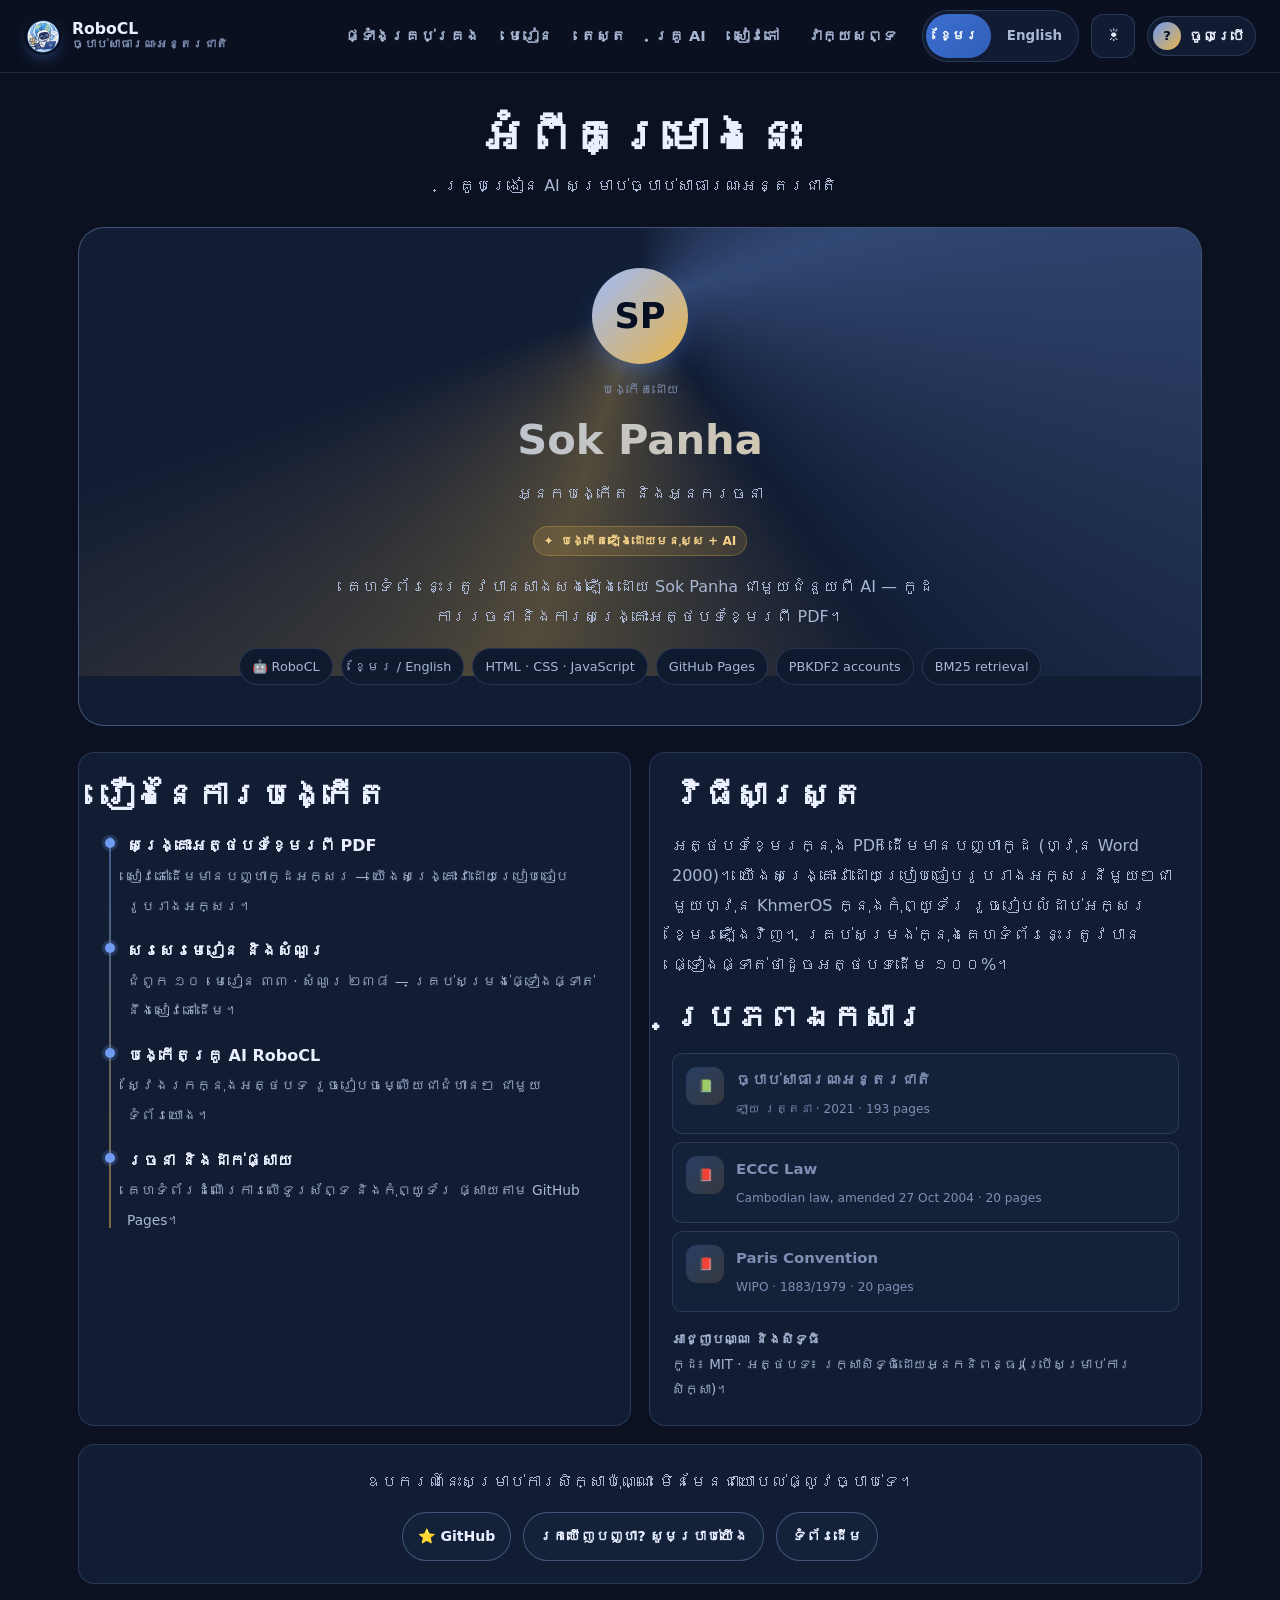
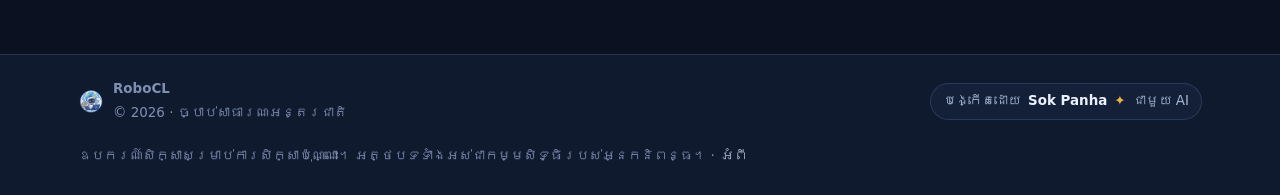
==== commit 79e59671: "Accessibility and mobile: fix every AA failure the audit found, and the header that was pushing phon" ====
--- a/docs/about.html
+++ b/docs/about.html
@@ -11,14 +11,15 @@
 <link rel="preconnect" href="https://fonts.googleapis.com">
 <link rel="preconnect" href="https://fonts.gstatic.com" crossorigin>
 <link href="https://fonts.googleapis.com/css2?family=Inter:wght@400;600;700;800&family=Noto+Sans+Khmer:wght@400;600;700&display=swap" rel="stylesheet">
-<link rel="stylesheet" href="assets/css/style.css?v=20260912g">
-<script src="assets/js/boot.js?v=20260912g"></script>
+<link rel="stylesheet" href="assets/css/style.css?v=20260912j">
+<script src="assets/js/boot.js?v=20260912j"></script>
 </head>
 <body data-lang="km">
+<a class="skip-link" href="#main"><span class="km-only">រំលងទៅខ្លឹមសារសំខាន់</span><span class="en-only">Skip to main content</span></a>
 <div id="splash"><div class="slogo"><img src="assets/img/logo.png?v=20260912b" alt="RoboCL"><span class="ring"></span></div><div class="lbl">RoboCL</div></div>
 <header class="topbar" id="topbar"></header>
 
-<main>
+<main id="main">
   <div class="wrap">
     <div class="page-head center">
       <h1 data-t="about.title"></h1>
@@ -90,10 +91,10 @@
 
 <footer class="site" id="footer"></footer>
 
-<script src="data/config.js?v=20260912g" defer></script>
-<script src="assets/js/core.js?v=20260912g" defer></script>
-<script src="assets/js/progress.js?v=20260912g" defer></script>
-<script src="assets/js/auth.js?v=20260912g" defer></script>
-<script src="assets/js/about.js?v=20260912g" defer></script>
+<script src="data/config.js?v=20260912j" defer></script>
+<script src="assets/js/core.js?v=20260912j" defer></script>
+<script src="assets/js/progress.js?v=20260912j" defer></script>
+<script src="assets/js/auth.js?v=20260912j" defer></script>
+<script src="assets/js/about.js?v=20260912j" defer></script>
 </body>
 </html>
--- a/docs/assets/css/style.css
+++ b/docs/assets/css/style.css
@@ -15,6 +15,8 @@
   --sky-500: #4a7ddb;
   --sky-300: #9dbbf7;
   --gold: #e8b44a;
+  --focus: #8fd3ff;
+  --focus-halo: rgba(5, 9, 26, .85);
   --gold-soft: #f2d089;
   --ink: #eaf0ff;
   --ink-dim: #a9b7d4;
@@ -165,7 +167,8 @@
 .btn.block { width: 100%; }
 .btn[disabled] { opacity: .5; pointer-events: none; }
 .icon-btn {
-  display: inline-grid; place-items: center; width: 44px; height: 44px; padding: 0;
+  display: inline-grid; place-items: center; width: 44px; min-width: 44px; height: 44px; padding: 0;
+  flex: none; /* WCAG 2.5.8: a flex row must not squeeze this below 24x24 */
   border-radius: 12px; border: 1px solid var(--border); background: var(--panel); color: var(--fg);
   cursor: pointer; font-size: 1.05rem; transition: background var(--speed), transform var(--speed) var(--ease);
 }
@@ -175,9 +178,35 @@
 input, textarea, select, .input {
   width: 100%; padding: 12px 14px; color: var(--fg);
   background: var(--panel-solid); border: 1px solid var(--border); border-radius: var(--radius-sm);
-  font: inherit; transition: border-color var(--speed), box-shadow var(--speed);
+  font: inherit; font-size: 16px; /* under 16px makes iOS Safari zoom the page on focus */
+  transition: border-color var(--speed), box-shadow var(--speed);
 }
 input:focus, textarea:focus, select:focus { outline: 0; border-color: var(--accent); box-shadow: 0 0 0 3px rgba(111,155,240,.18); }
+
+/* --------------------------------------------------- focus & skip-to-content
+   WCAG 2.2: 2.4.7 Focus Visible, 1.4.11 Non-text Contrast (the ring needs 3:1
+   against what is behind it), 2.4.1 Bypass Blocks (the skip link below).
+   The two-colour ring survives both the dark cards and the accent gradient. */
+:where(a, button, summary, [tabindex], .option, .qset > summary):focus-visible {
+  outline: 2px solid var(--focus);
+  outline-offset: 2px;
+  box-shadow: 0 0 0 4px var(--focus-halo);
+}
+input:focus-visible, textarea:focus-visible, select:focus-visible {
+  outline: 2px solid var(--focus);
+  outline-offset: 2px;
+  border-color: var(--accent);
+  box-shadow: 0 0 0 4px var(--focus-halo);
+}
+.skip-link {
+  position: absolute; left: 10px; top: -80px; z-index: 9999;
+  padding: 12px 18px; border-radius: 0 0 14px 14px;
+  background: var(--panel-solid); color: var(--fg);
+  border: 2px solid var(--focus); text-decoration: none; font-weight: 700;
+  transition: top .18s var(--ease);
+}
+.skip-link:focus { top: 0; }
+.card-h { font-size: 1.02rem; margin: 0 0 12px; }
 label { display: block; font-size: .86rem; color: var(--muted); margin: 0 0 6px; font-weight: 600; }
 .field { margin-bottom: 14px; }
 .field .hint { font-size: .78rem; color: var(--faint); margin-top: 5px; }
@@ -294,7 +323,7 @@
   background: var(--bg-soft);
 }
 footer.site .wrap { display: flex; gap: 14px; flex-wrap: wrap; align-items: center; }
-footer.site a { color: var(--muted); }
+footer.site a { color: var(--muted); padding: 4px 2px; display: inline-block; }
 .footbrand { display: flex; align-items: center; gap: 9px; }
 .footbrand img { width: 26px; height: 26px; border-radius: 50%; }
 .made-by { display: inline-flex; align-items: center; gap: 7px; padding: 5px 12px; border-radius: 999px; border: 1px solid var(--border); background: var(--panel); color: var(--muted); }
@@ -663,7 +692,7 @@
   transition: border-color var(--speed), box-shadow var(--speed);
 }
 .composer-box:focus-within { border-color: var(--accent); box-shadow: 0 0 0 3px rgba(111,155,240,.16); }
-.composer textarea { border: 0; background: transparent; box-shadow: none; padding: 8px 4px; max-height: 190px; resize: none; font-size: .98rem; }
+.composer textarea { border: 0; background: transparent; box-shadow: none; padding: 8px 4px; max-height: 190px; resize: none; font-size: 1rem; }
 .composer textarea:focus { box-shadow: none; }
 .composer .send {
   flex: none; width: 44px; height: 44px; border-radius: 50%; border: 0; cursor: pointer;
@@ -756,7 +785,7 @@
   .chat-scroll { padding-top: 16px; }
 }
 @media (max-width: 620px) {
-  body { font-size: 15.5px; }
+  body { font-size: 16px; }                          /* 16px is the readable floor on a phone */
   .stat-row { grid-template-columns: repeat(2, 1fr); }
   .g3, .g4 { grid-template-columns: repeat(auto-fit, minmax(150px, 1fr)); }
   .step { gap: 11px; }
@@ -766,10 +795,18 @@
   .topbar { padding: 9px 12px; gap: 8px; }
   .brand .txt small { display: none; }
   .brand .txt b { font-size: .9rem; }
+  /* the account chip carried the username and pushed the whole header wider
+     than a phone screen — keep the avatar, drop the name */
+  .acct-btn .nm { display: none; }
+  .acct-btn { padding: 4px 6px 4px 4px; }
   .msg { gap: 9px; }
   .msg .av, .msg.bot .av img { width: 28px; height: 28px; }
   .option { padding: 13px 14px; }
   .composer .send { width: 42px; height: 42px; }
+}
+@media (max-width: 480px) {
+  /* logo only: the app name is repeated in the drawer and the footer */
+  .brand .txt { display: none; }
 }
 @media (max-width: 400px) {
   .brand img { width: 32px; height: 32px; }
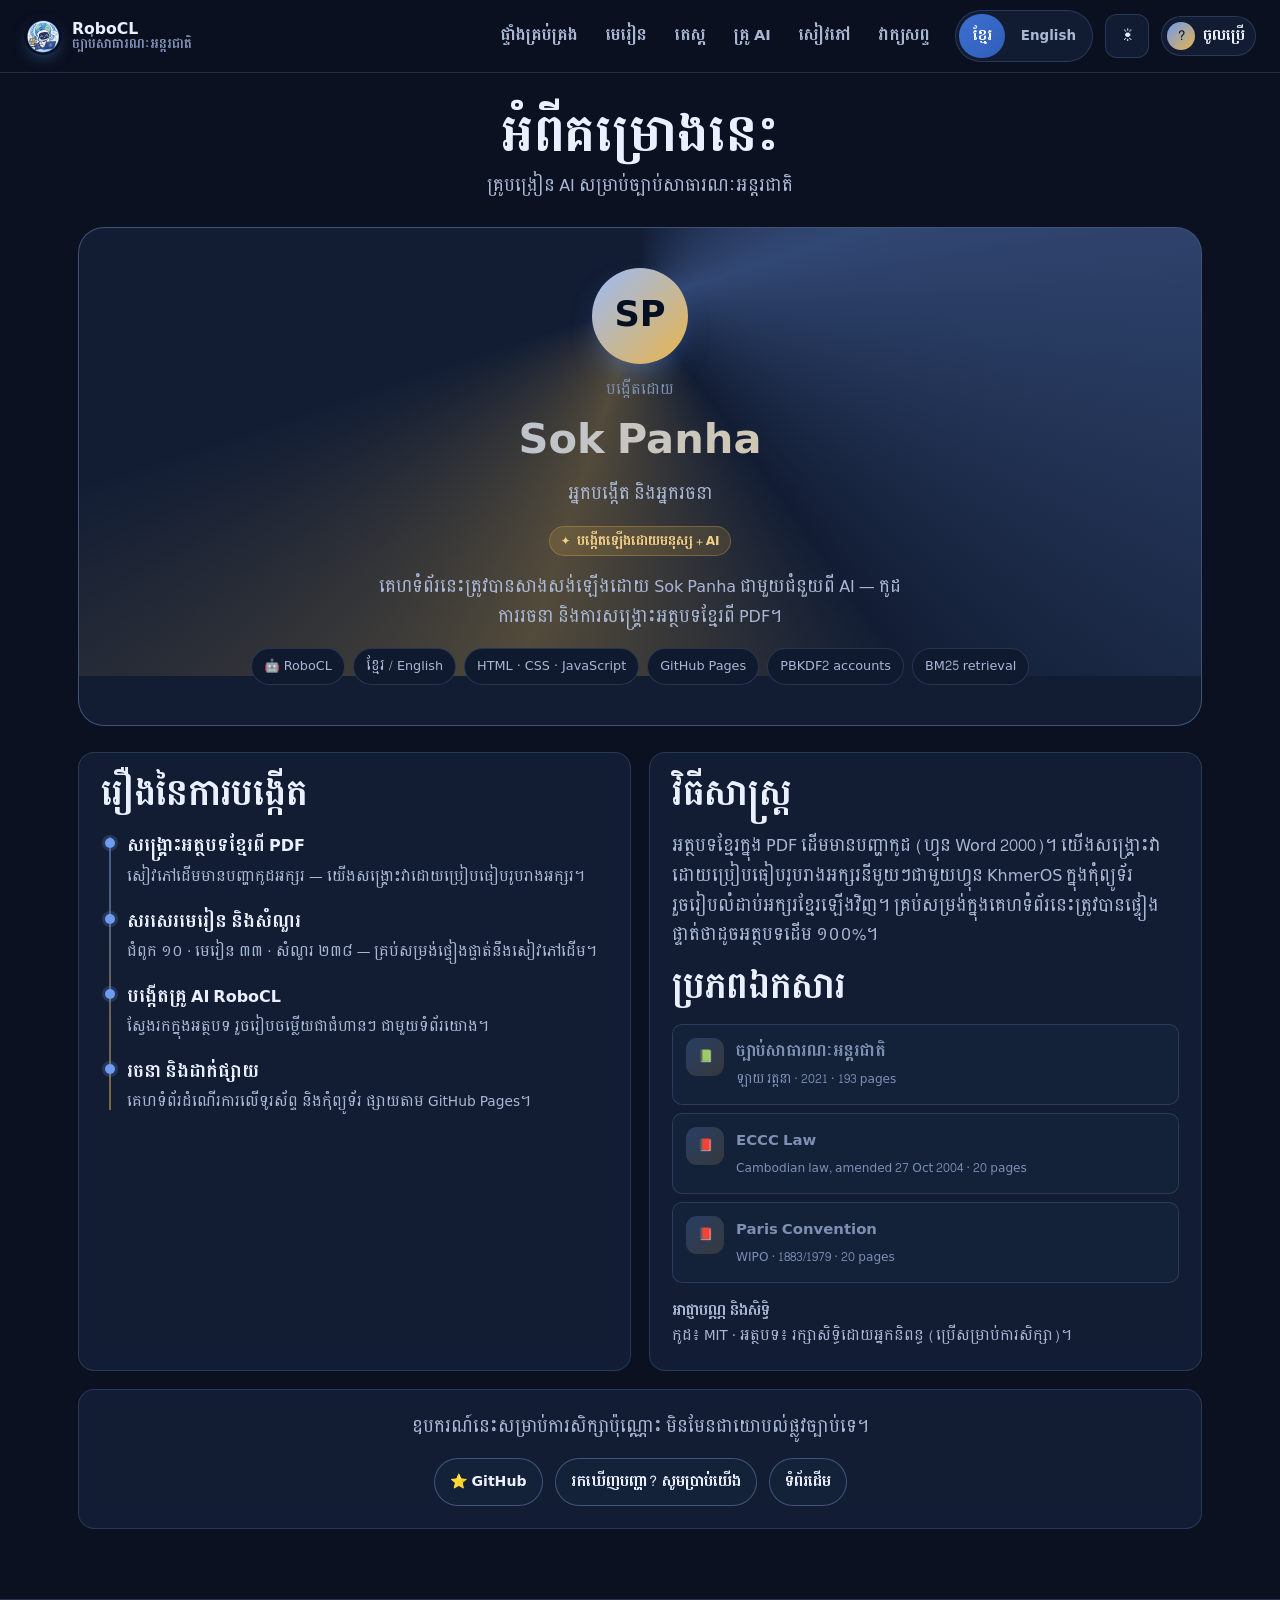
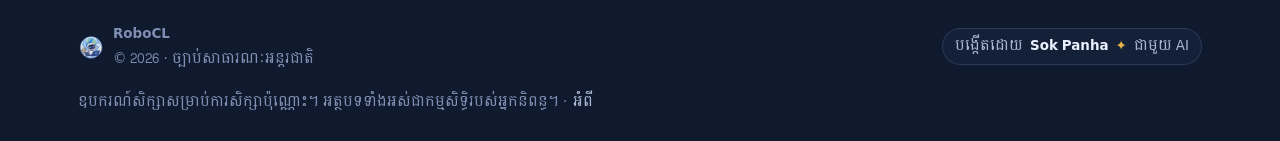
==== commit 703a3eed: "Fix a console error on every page, and set the site's Khmer to KhmerOS Battambang Two things.  1. Ev" ====
--- a/docs/about.html
+++ b/docs/about.html
@@ -11,8 +11,8 @@
 <link rel="preconnect" href="https://fonts.googleapis.com">
 <link rel="preconnect" href="https://fonts.gstatic.com" crossorigin>
 <link href="https://fonts.googleapis.com/css2?family=Inter:wght@400;600;700;800&family=Noto+Sans+Khmer:wght@400;600;700&display=swap" rel="stylesheet">
-<link rel="stylesheet" href="assets/css/style.css?v=20260912j">
-<script src="assets/js/boot.js?v=20260912j"></script>
+<link rel="stylesheet" href="assets/css/style.css?v=20260912p">
+<script src="assets/js/boot.js?v=20260912p"></script>
 </head>
 <body data-lang="km">
 <a class="skip-link" href="#main"><span class="km-only">រំលងទៅខ្លឹមសារសំខាន់</span><span class="en-only">Skip to main content</span></a>
@@ -91,10 +91,10 @@
 
 <footer class="site" id="footer"></footer>
 
-<script src="data/config.js?v=20260912j" defer></script>
-<script src="assets/js/core.js?v=20260912j" defer></script>
-<script src="assets/js/progress.js?v=20260912j" defer></script>
-<script src="assets/js/auth.js?v=20260912j" defer></script>
-<script src="assets/js/about.js?v=20260912j" defer></script>
+<script src="data/config.js?v=20260912p" defer></script>
+<script src="assets/js/core.js?v=20260912p" defer></script>
+<script src="assets/js/auth.js?v=20260912p" defer></script>
+<script src="assets/js/progress.js?v=20260912p" defer></script>
+<script src="assets/js/about.js?v=20260912p" defer></script>
 </body>
 </html>
--- a/docs/assets/css/style.css
+++ b/docs/assets/css/style.css
@@ -5,6 +5,25 @@
    ========================================================================== */
 
 /* ---------------------------------------------------------------- tokens */
+/* ---------------------------------------------------------------- fonts
+   KhmerOS Battambang, subset to Khmer + Latin + punctuation and shipped as
+   woff2/woff (26 KB each instead of 300 KB). Built by tools/build_webfont.py
+   from the font the course uses, so the site's Khmer matches the printed
+   materials instead of whatever the device happens to have. */
+@font-face {
+  font-family: 'KhmerOS Battambang';
+  /* url() is relative to THIS file (assets/css/), not the page */
+  src: url('../fonts/khmeros-battambang.woff2') format('woff2'),
+       url('../fonts/khmeros-battambang.woff') format('woff');
+  font-weight: 400; font-style: normal; font-display: swap;
+}
+@font-face {
+  font-family: 'KhmerOS Battambang';
+  src: url('../fonts/khmeros-battambang-bold.woff2') format('woff2'),
+       url('../fonts/khmeros-battambang-bold.woff') format('woff');
+  font-weight: 700; font-style: normal; font-display: swap;
+}
+
 :root {
   --navy-900: #0b1120;
   --navy-800: #101a2e;
@@ -44,7 +63,7 @@
   --shadow: 0 18px 50px -22px rgba(4, 10, 24, .85);
   --shadow-sm: 0 8px 22px -14px rgba(4, 10, 24, .8);
   --font: "Inter", -apple-system, BlinkMacSystemFont, "Segoe UI", system-ui, sans-serif;
-  --font-km: "Noto Sans Khmer", "Khmer OS Siemreap", "Khmer OS", "Leelawadee UI", "Nirmala UI", var(--font);
+  --font-km: "KhmerOS Battambang", "Noto Sans Khmer", "Khmer OS Siemreap", "Khmer OS", "Leelawadee UI", "Nirmala UI", var(--font);
   --font-mono: ui-monospace, "SF Mono", "Cascadia Mono", Menlo, monospace;
   --speed: .22s;
   --ease: cubic-bezier(.22, .68, .28, 1);
@@ -478,6 +497,8 @@
 .rail .ch > button { width: 100%; display: flex; gap: 10px; align-items: center; padding: 12px; border: 0; background: transparent; color: var(--fg); font: inherit; font-weight: 700; cursor: pointer; text-align: left; font-size: .92rem; }
 .rail .ch > button:hover { background: rgba(111,155,240,.1); }
 .rail .ch .n { flex: none; width: 26px; height: 26px; border-radius: 8px; display: grid; place-items: center; font-size: .78rem; background: rgba(111,155,240,.16); color: var(--sky-300); }
+/* one line per chapter: long titles used to wrap and make the rail a wall of text */
+.rail .ch .ct { min-width: 0; white-space: nowrap; overflow: hidden; text-overflow: ellipsis; }
 .rail .ls { display: none; padding: 2px 8px 8px; }
 .rail .ch.open .ls { display: block; animation: fadeIn .2s ease both; }
 .rail .ls a { display: flex; gap: 9px; align-items: flex-start; padding: 9px 10px; border-radius: 9px; color: var(--muted); font-size: .88rem; text-decoration: none; }
@@ -570,7 +591,8 @@
 .reader-page.km { font-family: var(--font-km); line-height: 2.05; }
 .pager { display: flex; align-items: center; gap: 10px; flex-wrap: wrap; }
 .pager input[type="range"] { flex: 1; min-width: 130px; accent-color: var(--accent); }
-.pdf-frame { width: 100%; height: min(78dvh, 900px); border: 0; background: #525659; }
+.pdf-frame { width: 100%; height: min(86dvh, 1040px); border: 0; background: #525659; }
+body.lib-open .wrap { max-width: min(1600px, 96vw); }
 /* page viewer: pager row, display picker, loading veil, fallback card */
 .lib-pager { justify-content: space-between; margin-bottom: 14px; gap: 10px; }
 .lib-pager .input#goto { width: 132px; min-height: 44px; }
